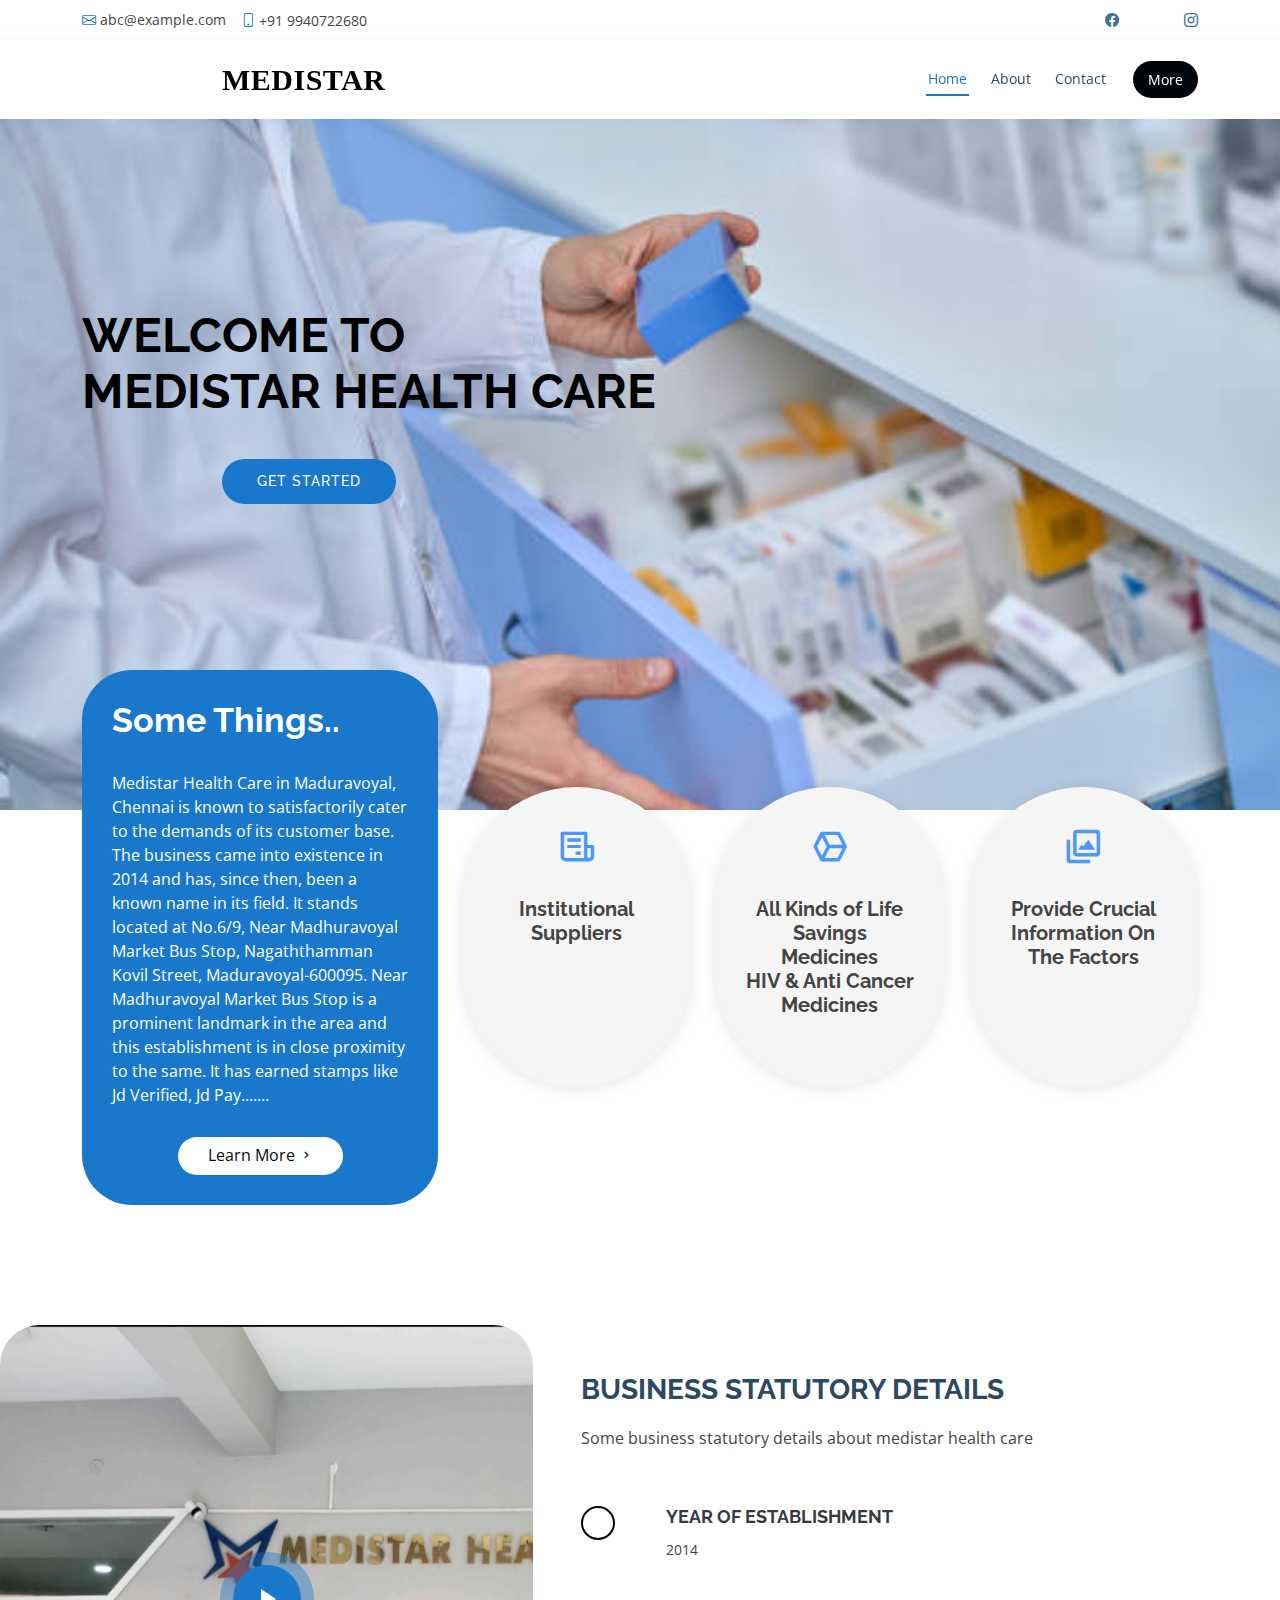
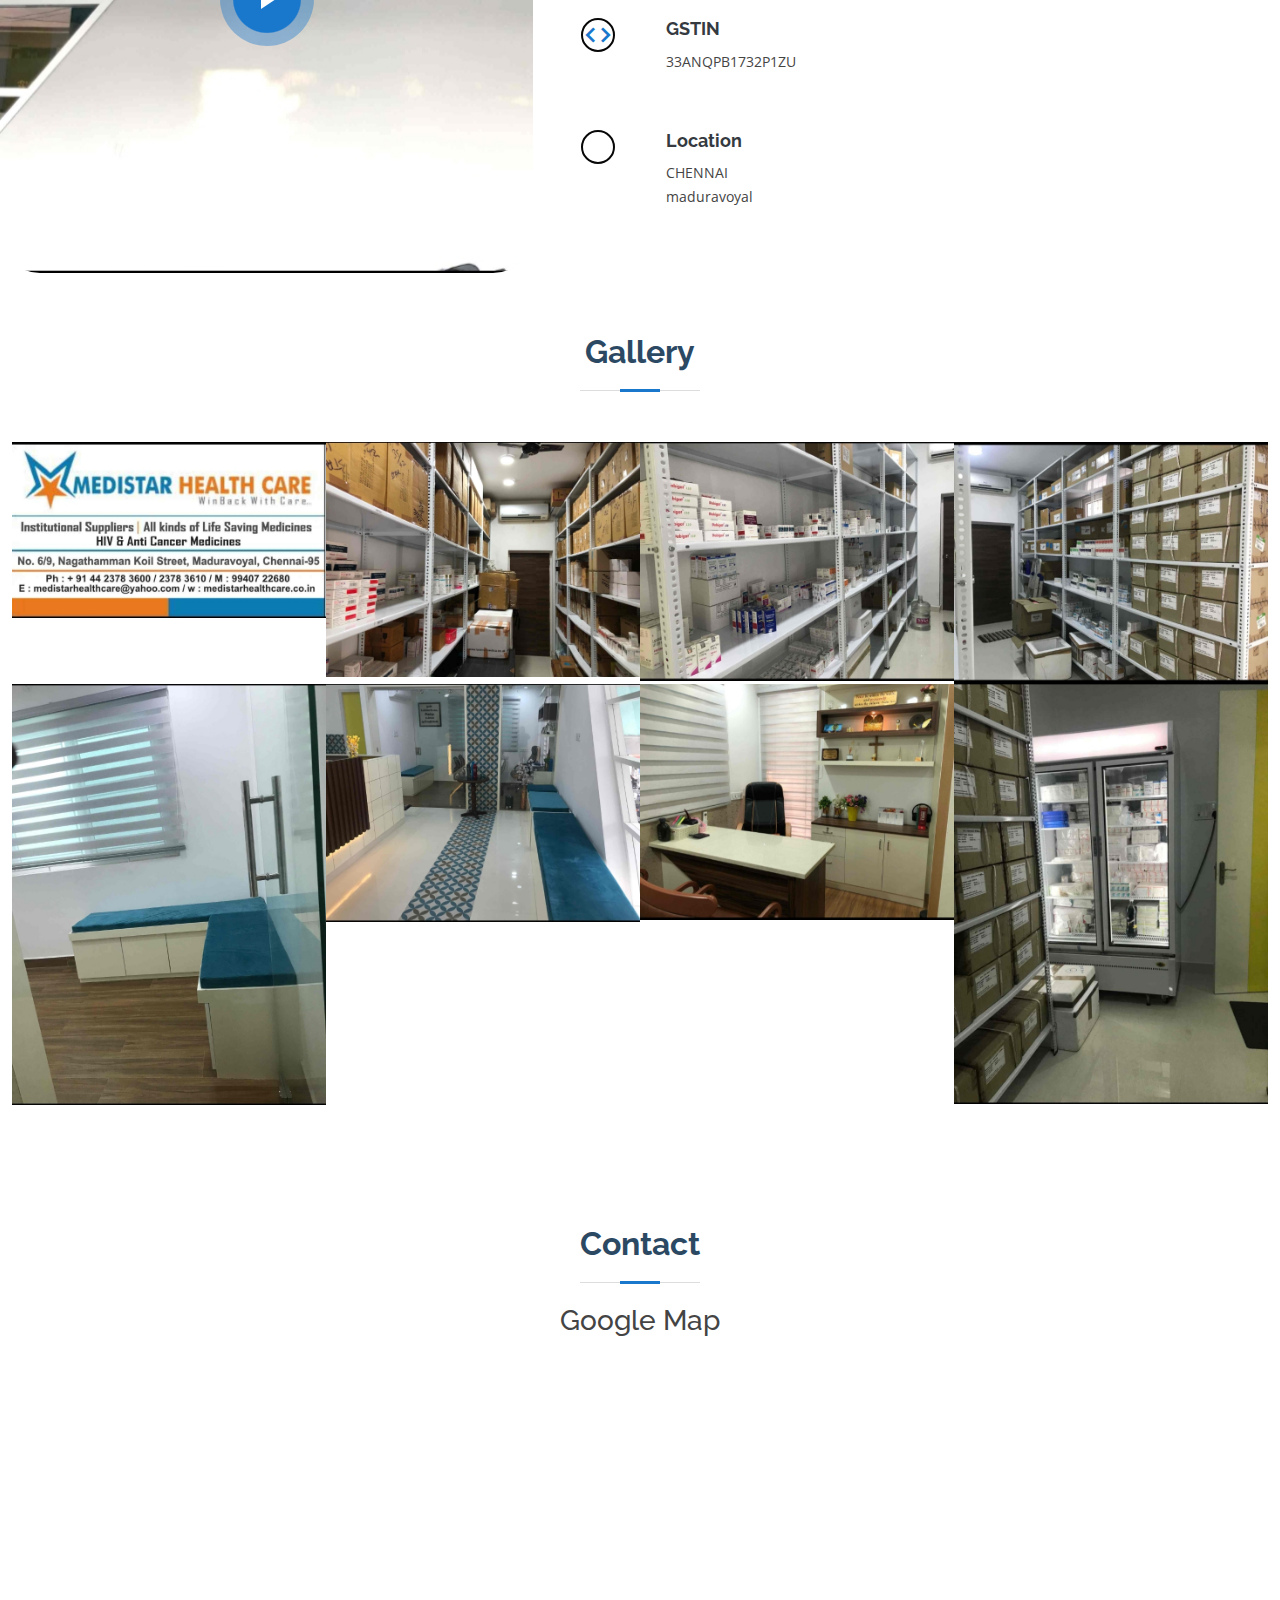
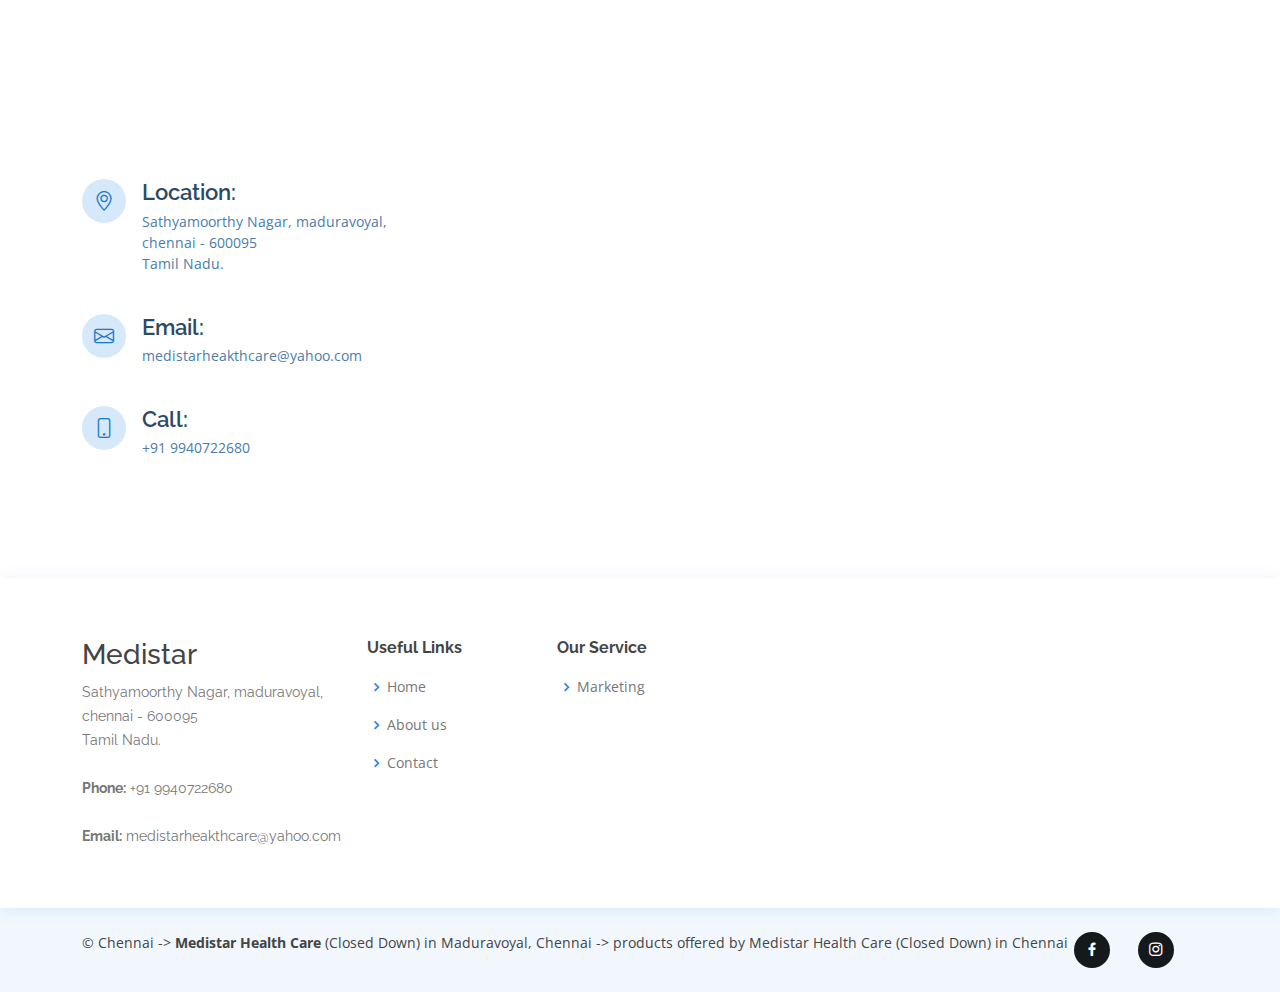
==== index.html @ 637ede7f "update commit" ====
<!DOCTYPE html>
<html lang="en">

<head>
  <meta charset="utf-8">
  <meta content="width=device-width, initial-scale=1.0" name="viewport">

  <title>Medistar  - Index</title>
  <meta content="" name="description">
  <meta content="" name="keywords">

  <!-- Favicons -->
  <!-- <link href="assets/img/favicon.png" rel="icon">
  <link href="assets/img/apple-touch-icon.png" rel="apple-touch-icon"> -->

  <!-- Google Fonts -->
  <link href="https://fonts.googleapis.com/css?family=Open+Sans:300,300i,400,400i,600,600i,700,700i|Raleway:300,300i,400,400i,500,500i,600,600i,700,700i|Poppins:300,300i,400,400i,500,500i,600,600i,700,700i" rel="stylesheet">

  <!-- Vendor CSS Files -->
  <link href="assets/vendor/fontawesome-free/css/all.min.css" rel="stylesheet">
  <link href="assets/vendor/animate.css/animate.min.css" rel="stylesheet">
  <link href="assets/vendor/bootstrap/css/bootstrap.min.css" rel="stylesheet">
  <link href="assets/vendor/bootstrap-icons/bootstrap-icons.css" rel="stylesheet">
  <link href="assets/vendor/boxicons/css/boxicons.min.css" rel="stylesheet">
  <link href="assets/vendor/glightbox/css/glightbox.min.css" rel="stylesheet">
  <link href="assets/vendor/remixicon/remixicon.css" rel="stylesheet">
  <link href="assets/vendor/swiper/swiper-bundle.min.css" rel="stylesheet">

  <!-- Template Main CSS File -->
  <link href="assets/css/style.css" rel="stylesheet">

  <!-- =======================================================
  * Template Name: Medilab
  * Updated: Jan 29 2024 with Bootstrap v5.3.2
  * Template URL: https://bootstrapmade.com/medilab-free-medical-bootstrap-theme/
  * Author: BootstrapMade.com
  * License: https://bootstrapmade.com/license/
  ======================================================== -->
</head>

<body>

  <!-- ======= Top Bar ======= -->
  <div id="topbar" class="d-flex align-items-center fixed-top">
    <div class="container d-flex justify-content-between">
      <div class="contact-info d-flex align-items-center">
        <i class="bi bi-envelope"></i> <a href="mailto:contact@example.com">abc@example.com</a>
        <i class="bi bi-phone"></i>+91 9940722680
      </div>
      <div class="d-none d-lg-flex social-links align-items-center">
        <!-- <a href="#" class="twitter"><i class="bi bi-twitter"></i></a> -->
        <a href="#" class="facebook"><i class="bi bi-facebook"></i></a>
        <a href="#" class="instagram"><i class="bi bi-instagram"></i></a>
        <!-- <a href="#" class="linkedin"><i class="bi bi-linkedin"></i></i></a> -->
      </div>
    </div>
  </div>

  <!-- ======= Header ======= -->
  <header id="header" class="fixed-top">
    <div class="container d-flex align-items-center">

      <h1 class="logo me-auto"><a href="index.html">MEDISTAR</a></h1>
      <!-- Uncomment below if you prefer to use an image logo -->
      <!-- <a href="index.html" class="logo me-auto"><img src="assets/img/logo.png" alt="" class="img-fluid"></a>-->

      <nav id="navbar" class="navbar order-last order-lg-0">
        <ul>
          <li><a class="nav-link scrollto active" href="#hero">Home</a></li>
          <li><a class="nav-link scrollto" href="#about">About</a></li>
          <!-- <li><a class="nav-link scrollto" href="#services">Services</a></li>
          <li><a class="nav-link scrollto" href="#departments">Departments</a></li>
          <li><a class="nav-link scrollto" href="#doctors">Doctors</a></li>
          <li class="dropdown"><a href="#"><span>Drop Down</span> <i class="bi bi-chevron-down"></i></a> -->
            <!-- <ul>
              <li><a href="#">Drop Down 1</a></li>
              <li class="dropdown"><a href="#"><span>Deep Drop Down</span> <i class="bi bi-chevron-right"></i></a>
                <ul>
                  <li><a href="#">Deep Drop Down 1</a></li>
                  <li><a href="#">Deep Drop Down 2</a></li>
                  <li><a href="#">Deep Drop Down 3</a></li>
                  <li><a href="#">Deep Drop Down 4</a></li>
                  <li><a href="#">Deep Drop Down 5</a></li>
                </ul>
              </li>
              <li><a href="#">Drop Down 2</a></li>
              <li><a href="#">Drop Down 3</a></li>
              <li><a href="#">Drop Down 4</a></li>
            </ul> -->
          </li>
          <li><a class="nav-link scrollto" href="#contact">Contact</a></li>
        </ul>
        <i class="bi bi-list mobile-nav-toggle"></i>
      </nav><!-- .navbar -->

      <a href="#appointment" class="appointment-btn scrollto"><span class="d-none d-md-inline"> More</a>

    </div>
  </header><!-- End Header -->

  <!-- ======= Hero Section ======= -->
  <section id="hero" class="d-flex align-items-center">
    <div class="container">
      <h1>Welcome to <br> Medistar Health Care  </h1>
      <h2></h2>
      <a href="#about" class="btn-get-started scrollto">Get Started</a>
    </div>
  </section><!-- End Hero -->

  <main id="main">

    <!-- ======= Why Us Section ======= -->
    <section id="why-us" class="why-us">
      <div class="container">

        <div class="row">
          <div class="col-lg-4 d-flex align-items-stretch">
            <div class="content">
              <h3>Some Things..</h3>
              <p>
                Medistar Health Care in Maduravoyal, Chennai is known to satisfactorily cater to the demands of its customer base. The business came into existence in 2014 and has, since then, been a known name in its field.
                It stands located at No.6/9, Near Madhuravoyal Market Bus Stop, Nagaththamman Kovil Street, Maduravoyal-600095. Near Madhuravoyal Market Bus Stop is a prominent landmark in the area and this establishment is in close proximity to the same. It has earned stamps like Jd Verified, Jd Pay.......
              </p>
              <div class="text-center">
                <a href="#" class="more-btn">Learn More <i class="bx bx-chevron-right"></i></a>
              </div>
            </div>
          </div>
          <div class="col-lg-8 d-flex align-items-stretch">
            <div class="icon-boxes d-flex flex-column justify-content-center">
              <div class="row">
                <div class="col-xl-4 d-flex align-items-stretch">
                  <div class="icon-box mt-4 mt-xl-0">
                    <i class="bx bx-receipt"></i>
                    <h4>Institutional Suppliers</h4>
                    <p></p>
                  </div>
                </div>
                <div class="col-xl-4 d-flex align-items-stretch">
                  <div class="icon-box mt-4 mt-xl-0">
                    <i class="bx bx-cube-alt"></i>
                    <h4>All Kinds of Life Savings Medicines <br> HIV & Anti Cancer Medicines</h4>
                    
                  </div>
                </div>
                <div class="col-xl-4 d-flex align-items-stretch">
                  <div class="icon-box mt-4 mt-xl-0">
                    <i class="bx bx-images"></i>
                    <h4>Provide Crucial Information On The Factors </h4>
                  </div>
                </div>
              </div>
            </div><!-- End .content-->
          </div>
        </div>

      </div>
    </section><!-- End Why Us Section -->

    <!-- ======= About Section ======= -->
    <section id="about" class="about">
      <div class="container-fluid">

        <div class="row">
          <div class="col-xl-5 col-lg-6 video-box d-flex justify-content-center align-items-stretch position-relative">
            <a href="https://www.youtube.com/watch?v=jDDaplaOz7Q" class="glightbox play-btn mb-4"></a>
          </div>

          <div class="col-xl-7 col-lg-6 icon-boxes d-flex flex-column align-items-stretch justify-content-center py-5 px-lg-5">
            <h3>BUSINESS STATUTORY DETAILS</h3>
            <p>Some business statutory details about medistar health care</p>

            <div class="icon-box">
              <div class="icon"><i class="bx bx-year"></i></div>
              <h4 class="title"><a href="">YEAR OF ESTABLISHMENT</a></h4>
              <p class="description">2014</p>
            </div>

            <div class="icon-box">
              <div class="icon"><i class="bx bx-code"></i></div>
              <h4 class="title"><a href="">GSTIN</a></h4>
              <p class="description">33ANQPB1732P1ZU</p>
            </div>

            <div class="icon-box">
              <div class="icon"><i class="bx bx-location"></i></div>
              <h4 class="title"><a href="">Location</a></h4>
              <p class="description"> CHENNAI <br>maduravoyal</p>
            </div>

          </div>
        </div>

      </div>
   
    <!-- ======= Gallery Section ======= -->
    <section id="Gallery" class="Gallery">
      <div class="container">

        <div class="section-title">
          <h2>Gallery</h2>
        </div>
      </div>

      <div class="container-fluid">
        <div class="row g-0">

          <div class="col-lg-3 col-md-4">
            <div class="gallery-item">
              <a href="assets/img/gallery/IMG_20240207_112317 one.jpg" class="galelry-lightbox">
                <img src="assets/img/gallery/IMG_20240207_112317 one.jpg" alt="" class="img-fluid">
              </a>
            </div>
          </div>

          <div class="col-lg-3 col-md-4">
            <div class="gallery-item">
              <a href="assets/img/gallery/IMG_20240207_112505  11.jpg" class="galelry-lightbox">
                <img src="assets/img/gallery/IMG_20240207_112505  11.jpg" alt="" class="img-fluid">
              </a>
            </div>
          </div>

          <div class="col-lg-3 col-md-4">
            <div class="gallery-item">
              <a href="assets/img/gallery/IMG_20240207_112345 three.jpg" class="galelry-lightbox">
                <img src="assets/img/gallery/IMG_20240207_112345 three.jpg" alt="" class="img-fluid">
              </a>
            </div>
          </div>

          <div class="col-lg-3 col-md-4">
            <div class="gallery-item">
              <a href="assets/img/gallery/IMG_20240207_112359 four.jpg" class="galelry-lightbox">
                <img src="assets/img/gallery/IMG_20240207_112359 four.jpg" alt="" class="img-fluid">
              </a>
            </div>
          </div>

          <div class="col-lg-3 col-md-4">
            <div class="gallery-item">
              <a href="assets/img/gallery/IMG_20240207_112442  08.jpg" class="galelry-lightbox">
                <img src="assets/img/gallery/IMG_20240207_112442  08.jpg" alt="" class="img-fluid">
              </a>
            </div>
          </div>

          <div class="col-lg-3 col-md-4">
            <div class="gallery-item">
              <a href="assets/img/gallery/IMG_20240207_112412  07.jpg" class="galelry-lightbox">
                <img src="assets/img/gallery/IMG_20240207_112412  07.jpg" alt="" class="img-fluid">
              </a>
            </div>
          </div>

          <div class="col-lg-3 col-md-4">
            <div class="gallery-item">
              <a href="assets/img/gallery/IMG_20240207_112454  06.jpg" class="galelry-lightbox">
                <img src="assets/img/gallery/IMG_20240207_112454  06.jpg" alt="" class="img-fluid">
              </a>
            </div>
          </div>

          <div class="col-lg-3 col-md-4">
            <div class="gallery-item">
              <a href="assets/img/gallery/IMG_20240207_112330  10.jpg" class="galelry-lightbox">
                <img src="assets/img/gallery/IMG_20240207_112330  10.jpg" alt="" class="img-fluid">
              </a>
            </div>
          </div>

        </div>

      </div>
    </section><!-- End Gallery Section -->

    <!-- ======= Contact Section ======= -->
    <section id="contact" class="contact">
      <div class="container">

        <div class="section-title">
          <h2>Contact</h2>
          <h3>Google Map </h3>
        </div>
      </div>

      <div>
        <iframe style="border:0; width: 100%; height: 350px;" src="https://www.google.com/maps/embed?pb=!1m18!1m12!1m3!1d7773.067757680853!2d80.16563069067799!3d13.06531494903469!2m3!1f0!2f0!3f0!3m2!1i1024!2i768!4f13.1!3m3!1m2!1s0x3a52614317032459%3A0x9937a74db3f4ed9d!2sSathiyamoorthy%20Nagar%2C%20Maduravoyal%2C%20Chennai%2C%20Tamil%20Nadu!5e0!3m2!1sen!2sin!4v1707374774083!5m2!1sen!2sin" width="600" height="450" style="border:0;" allowfullscreen="" loading="lazy" referrerpolicy="no-referrer-when-downgrade"></iframe>
        
      </div>

      <div class="container">
        <div class="row mt-5">

          <div class="col-lg-4">
            <div class="info">
              <div class="address">
                <i class="bi bi-geo-alt"></i>
                <h4>Location:</h4>
                <p>Sathyamoorthy Nagar,   maduravoyal, <br> chennai - 600095 <br>Tamil Nadu.</p>
              </div>

              <div class="email">
                <i class="bi bi-envelope"></i>
                <h4>Email:</h4>
                <p>medistarheakthcare@yahoo.com </p>
              </div>

              <div class="phone">
                <i class="bi bi-phone"></i>
                <h4>Call:</h4>
                <p>+91 9940722680</p>
              </div>

            </div>

          </div>

         

        </div>

      </div>
    </section><!-- End Contact Section -->

  </main><!-- End #main -->

  <!-- ======= Footer ======= -->
  <footer id="footer">

    <div class="footer-top">
      <div class="container">
        <div class="row">

          <div class="col-lg-3 col-md-6 footer-contact">
            <h3>Medistar</h3>
            <p>
              Sathyamoorthy Nagar, maduravoyal, <br> chennai - 600095 <br>
              Tamil Nadu. <br><br>
              <strong>Phone:</strong> +91 9940722680<br><br>
              <strong>Email:</strong> medistarheakthcare@yahoo.com<br>
            </p>
          </div>

          <div class="col-lg-2 col-md-6 footer-links">
            <h4>Useful Links</h4>
            <ul>
              <li><i class="bx bx-chevron-right"></i> <a href="#">Home</a></li>
              <li><i class="bx bx-chevron-right"></i> <a href="#">About us</a></li>
              <li><i class="bx bx-chevron-right"></i> <a href="#">Contact</a></li>
              <!-- <li><i class="bx bx-chevron-right"></i> <a href="#">Terms of service</a></li>
              <li><i class="bx bx-chevron-right"></i> <a href="#">Privacy policy</a></li> -->
            </ul>
          </div>

          <div class="col-lg-3 col-md-6 footer-links">
            <h4>Our Service</h4>
            <ul>
              <li><i class="bx bx-chevron-right"></i> <a href="#">Marketing</a></li>
              <!-- <li><i class="bx bx-chevron-right"></i> <a href="#">Web Design</a></li>
              <li><i class="bx bx-chevron-right"></i> <a href="#">Web Development</a></li>
              <li><i class="bx bx-chevron-right"></i> <a href="#">Product Management</a></li> -->
  
              <!-- <li><i class="bx bx-chevron-right"></i> <a href="#">Graphic Design</a></li> -->
            </ul>
          </div>
<!-- 
          <div class="col-lg-4 col-md-6 footer-newsletter">
            <h4>Join Our Newsletter</h4>
            <p>Tamen quem nulla quae legam multos aute sint culpa legam noster magna</p>
            <form action="" method="post">
              <input type="email" name="email"><input type="submit" value="Subscribe">
            </form>
          </div> -->

        </div>
      </div>
    </div>

    <div class="container d-md-flex py-4">

      <div class="me-md-auto text-center text-md-start">
        <div class="copyright">
          &copy; Chennai -> <strong><span>Medistar Health Care</span></strong><span> (Closed Down) in Maduravoyal, Chennai -> products offered by Medistar Health Care (Closed Down) in Chennai
        </div>
        <div class="credits">
         
        </div>
      </div>
      <div class="social-links text-center text-md-right pt-3 pt-md-0">
        <a href="#" class="facebook"><i class="bx bxl-facebook"></i></a>
        <a href="#" class="instagram"><i class="bx bxl-instagram"></i></a>
        <!-- <a href="#" class="twitter"><i class="bx bxl-twitter"></i></a>
        <a href="#" class="facebook"><i class="bx bxl-facebook"></i></a>
        <a href="#" class="instagram"><i class="bx bxl-instagram"></i></a>
        <a href="#" class="google-plus"><i class="bx bxl-skype"></i></a>
        <a href="#" class="linkedin"><i class="bx bxl-linkedin"></i></a> -->
      </div>
    </div>
  </footer><!-- End Footer -->

  <div id="preloader"></div>
  <a href="#" class="back-to-top d-flex align-items-center justify-content-center"><i class="bi bi-arrow-up-short"></i></a>

  <!-- Vendor JS Files -->
  <script src="assets/vendor/purecounter/purecounter_vanilla.js"></script>
  <script src="assets/vendor/bootstrap/js/bootstrap.bundle.min.js"></script>
  <script src="assets/vendor/glightbox/js/glightbox.min.js"></script>
  <script src="assets/vendor/swiper/swiper-bundle.min.js"></script>
  <script src="assets/vendor/php-email-form/validate.js"></script>

  <!-- Template Main JS File -->
  <script src="assets/js/main.js"></script>

</body>

</html>
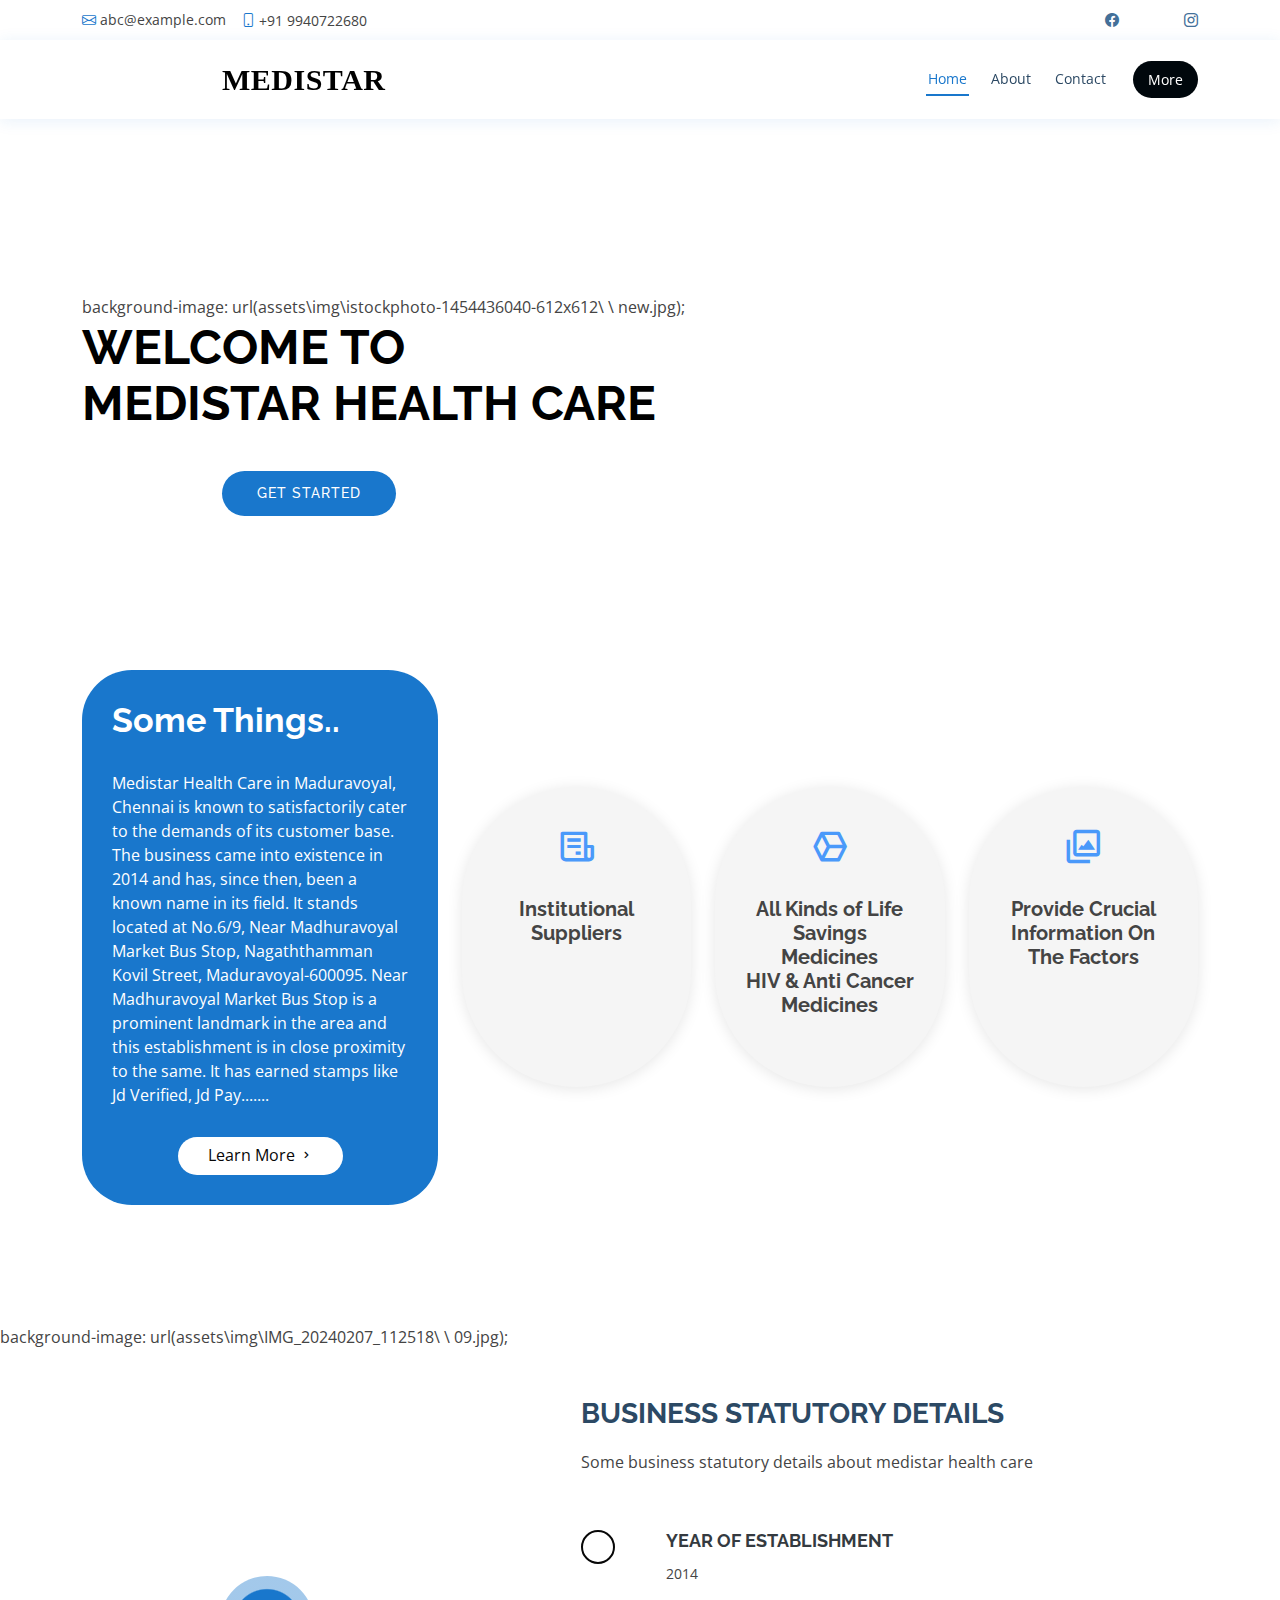
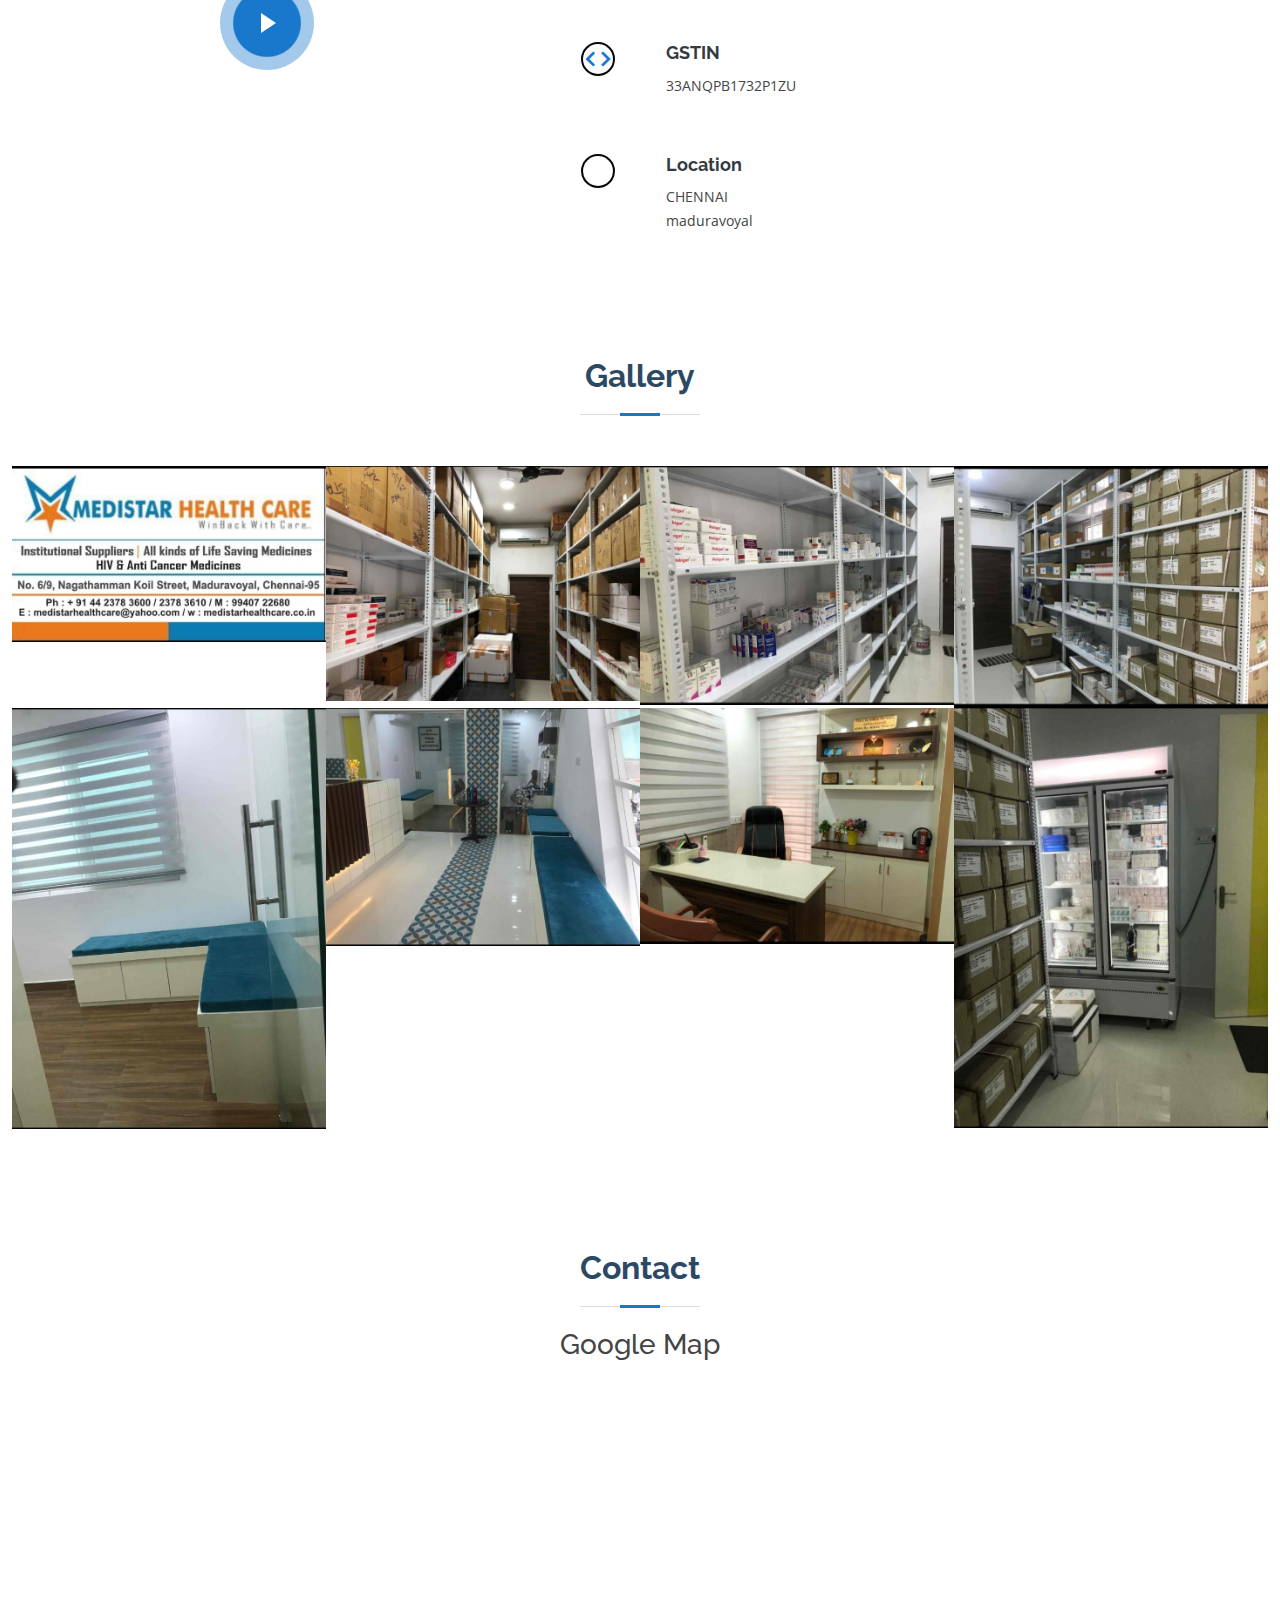
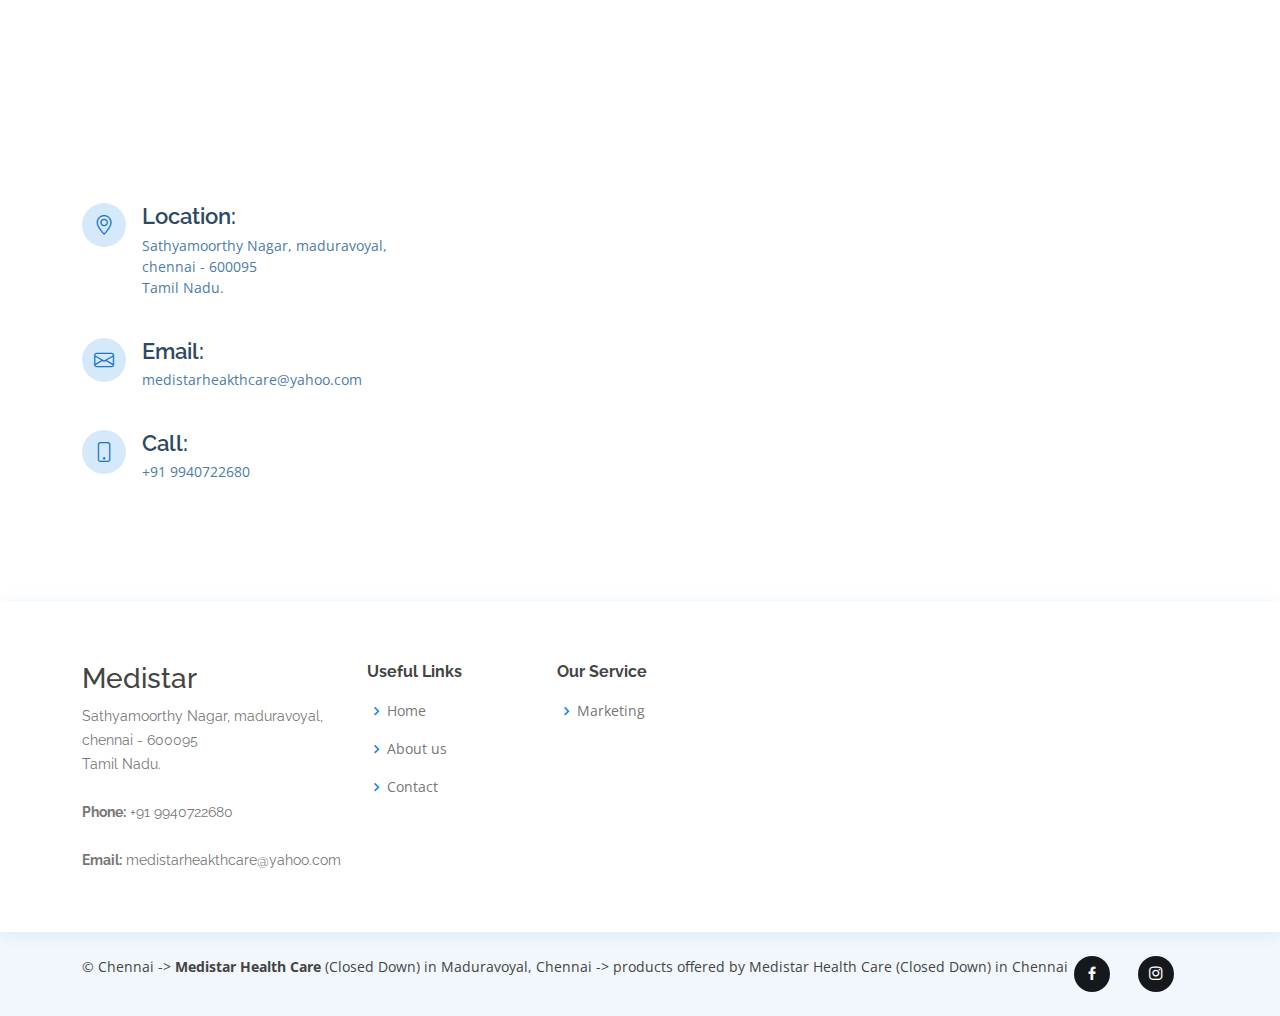
==== commit d5c00fa4: "Update index.html" ====
--- a/index.html
+++ b/index.html
@@ -101,6 +101,7 @@
   <!-- ======= Hero Section ======= -->
   <section id="hero" class="d-flex align-items-center">
     <div class="container">
+      background-image: url(assets\img\istockphoto-1454436040-612x612\ \ new.jpg);
       <h1>Welcome to <br> Medistar Health Care  </h1>
       <h2></h2>
       <a href="#about" class="btn-get-started scrollto">Get Started</a>
@@ -159,6 +160,7 @@
 
     <!-- ======= About Section ======= -->
     <section id="about" class="about">
+          background-image: url(assets\img\IMG_20240207_112518\ \ 09.jpg);
       <div class="container-fluid">
 
         <div class="row">
@@ -414,4 +416,4 @@
 
 </body>
 
-</html>+</html>
--- a/assets/css/style.css
+++ b/assets/css/style.css
@@ -460,7 +460,7 @@
 #hero {
   width: 100%;
   height: 90vh;
-  background-image: url(/assets/img/istockphoto-1454436040-612x612\ \ new.jpg);
+  background-image: url(assets\img\istockphoto-1454436040-612x612\ \ new.jpg);
   /* background: url("assets/img/world-1185076_640.webp") top center; */
   background-size: cover;
   margin-bottom: -200px;
@@ -796,7 +796,7 @@
 }
 
 .about .video-box {
-  background-image: url(/assets/img/IMG_20240207_112518\ \ 09.jpg);
+  background-image: url(assets\img\IMG_20240207_112518\ \ 09.jpg);
   /* background: url("../img/about.jpg") center center no-repeat; */
   background-size: cover;
   min-height: 500px;
@@ -1524,4 +1524,4 @@
   background: #3e1150;
   color: #fff;
   text-decoration: none;
-}+}
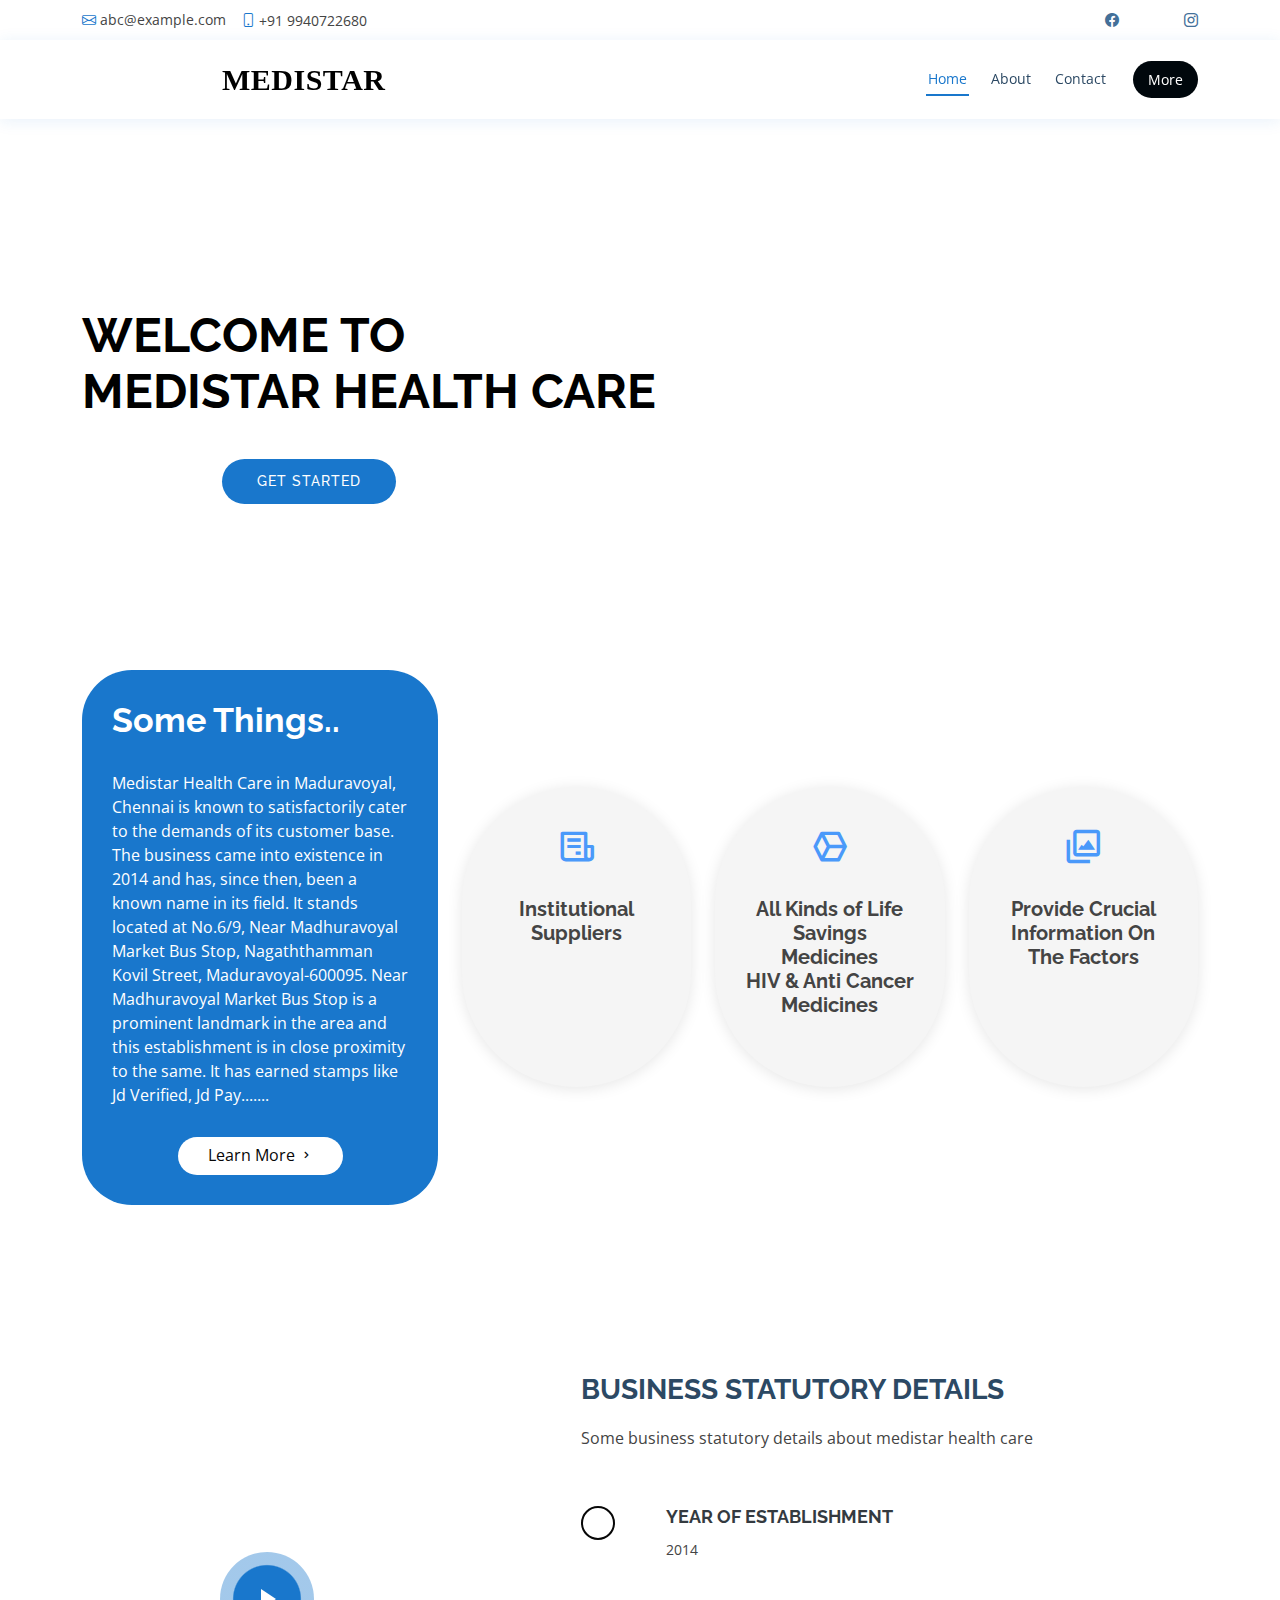
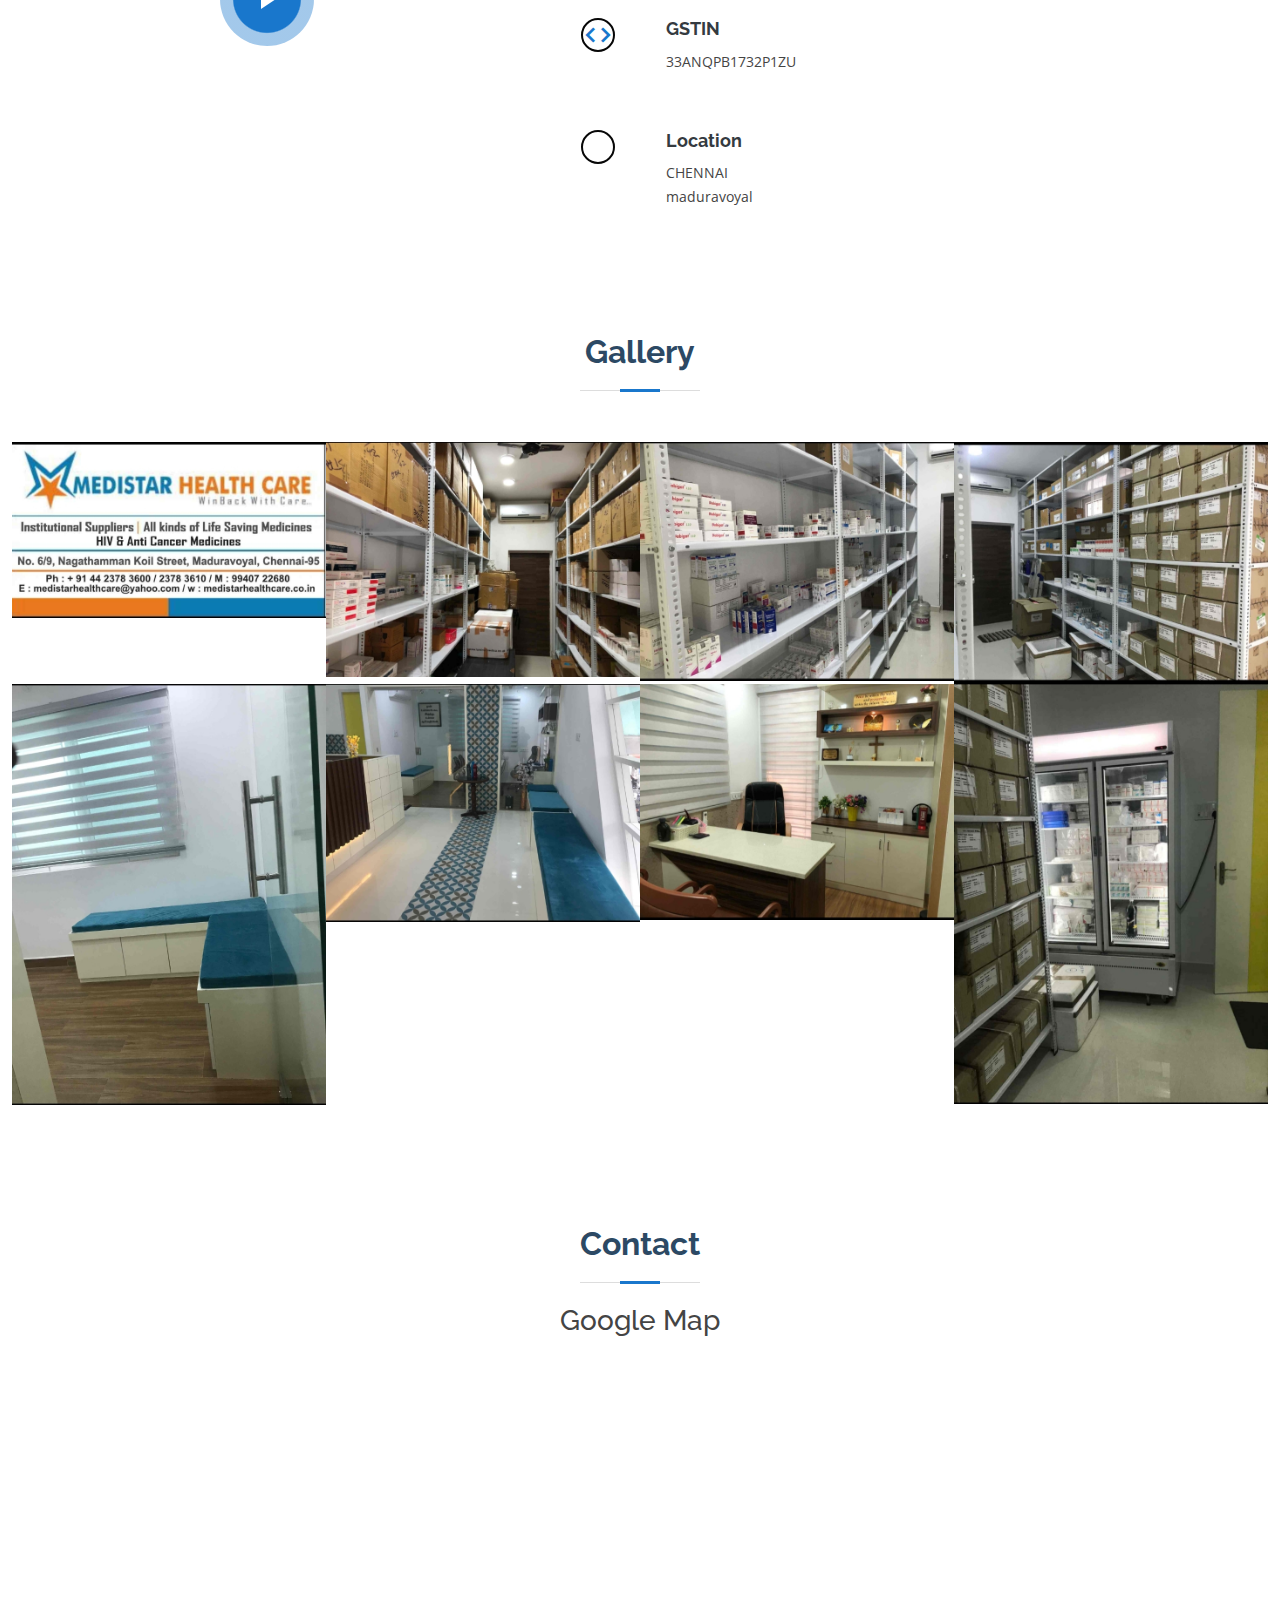
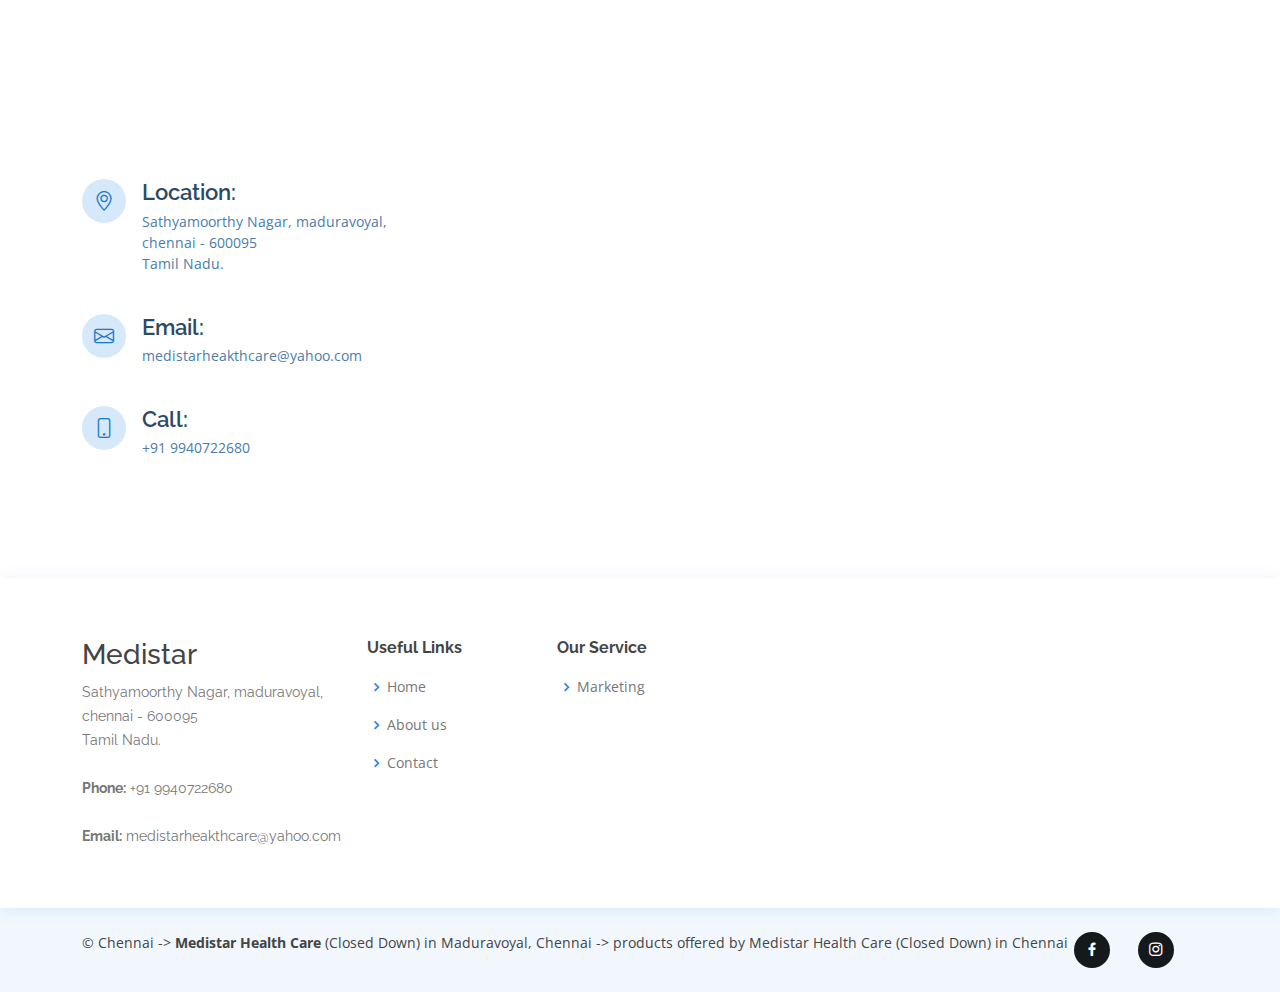
==== commit 434bd11a: "Update index.html" ====
--- a/index.html
+++ b/index.html
@@ -101,7 +101,6 @@
   <!-- ======= Hero Section ======= -->
   <section id="hero" class="d-flex align-items-center">
     <div class="container">
-      background-image: url(assets\img\istockphoto-1454436040-612x612\ \ new.jpg);
       <h1>Welcome to <br> Medistar Health Care  </h1>
       <h2></h2>
       <a href="#about" class="btn-get-started scrollto">Get Started</a>
@@ -160,7 +159,7 @@
 
     <!-- ======= About Section ======= -->
     <section id="about" class="about">
-          background-image: url(assets\img\IMG_20240207_112518\ \ 09.jpg);
+       
       <div class="container-fluid">
 
         <div class="row">
